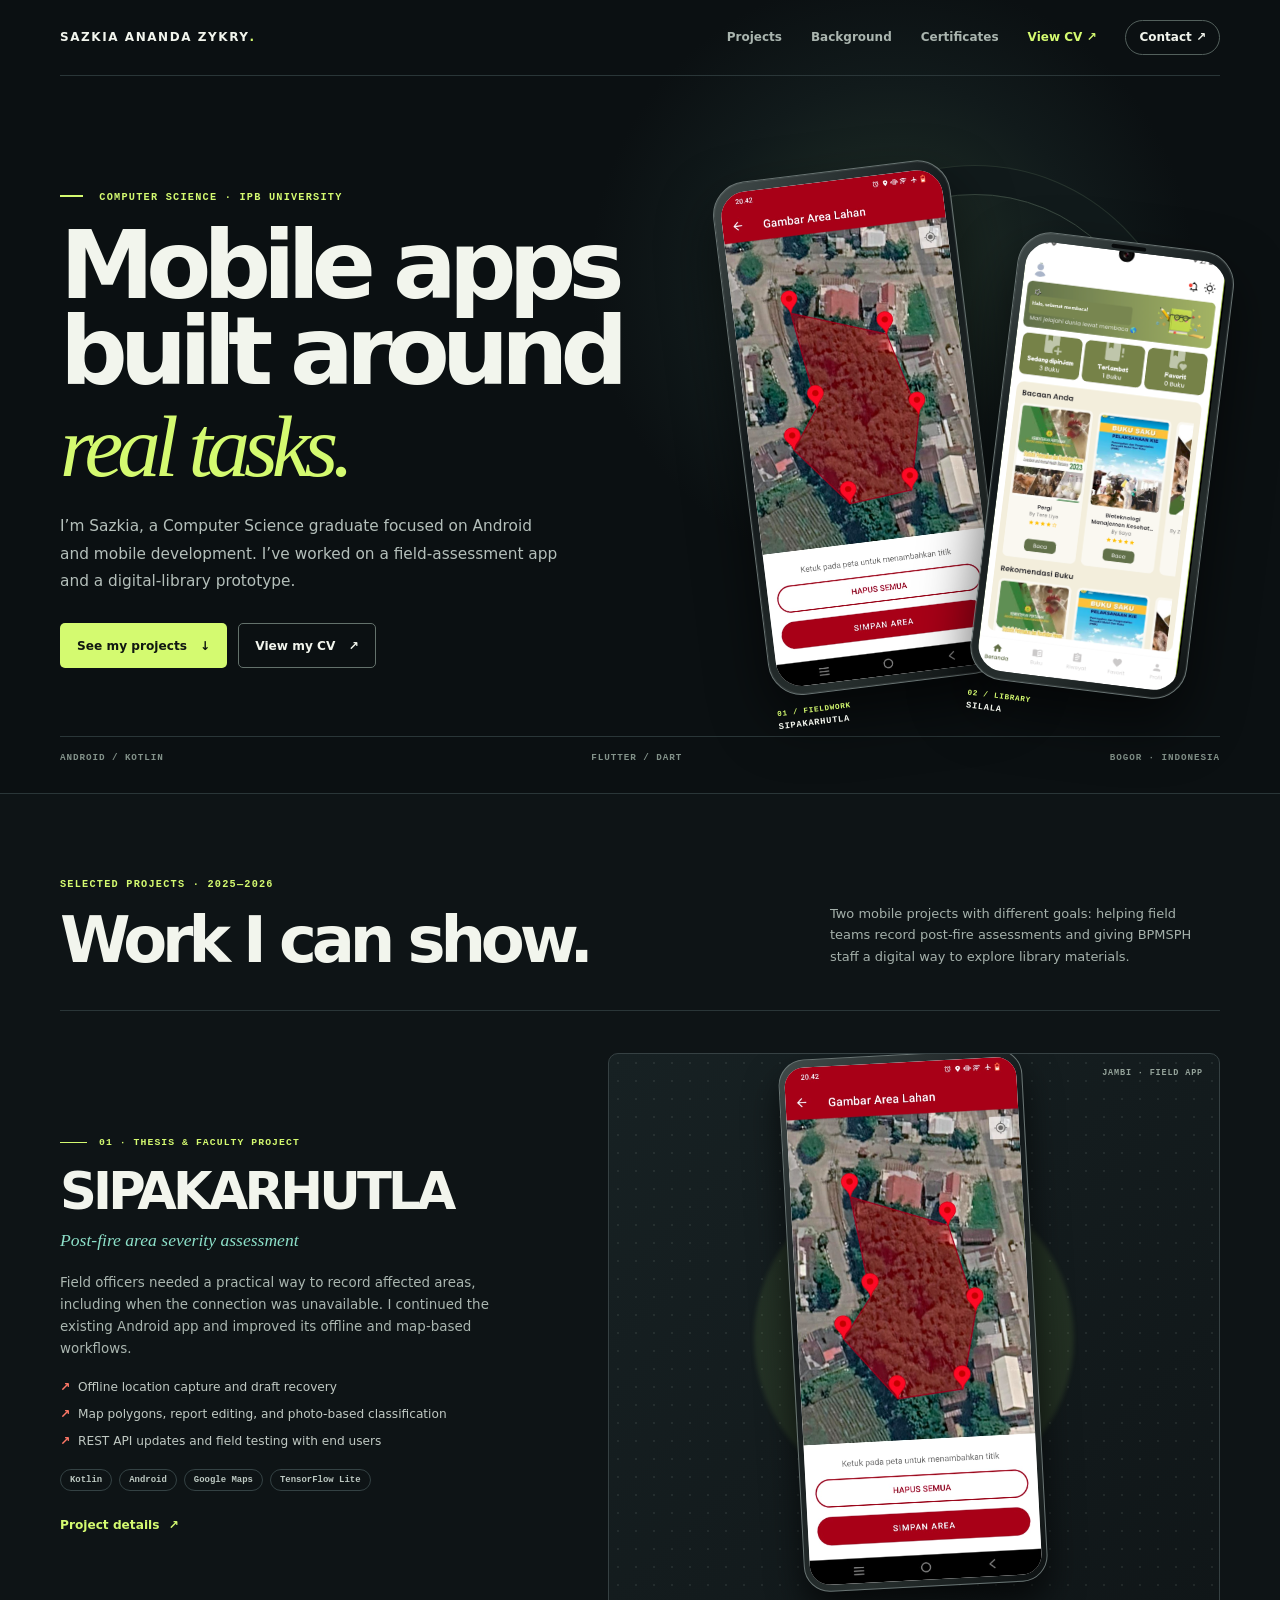
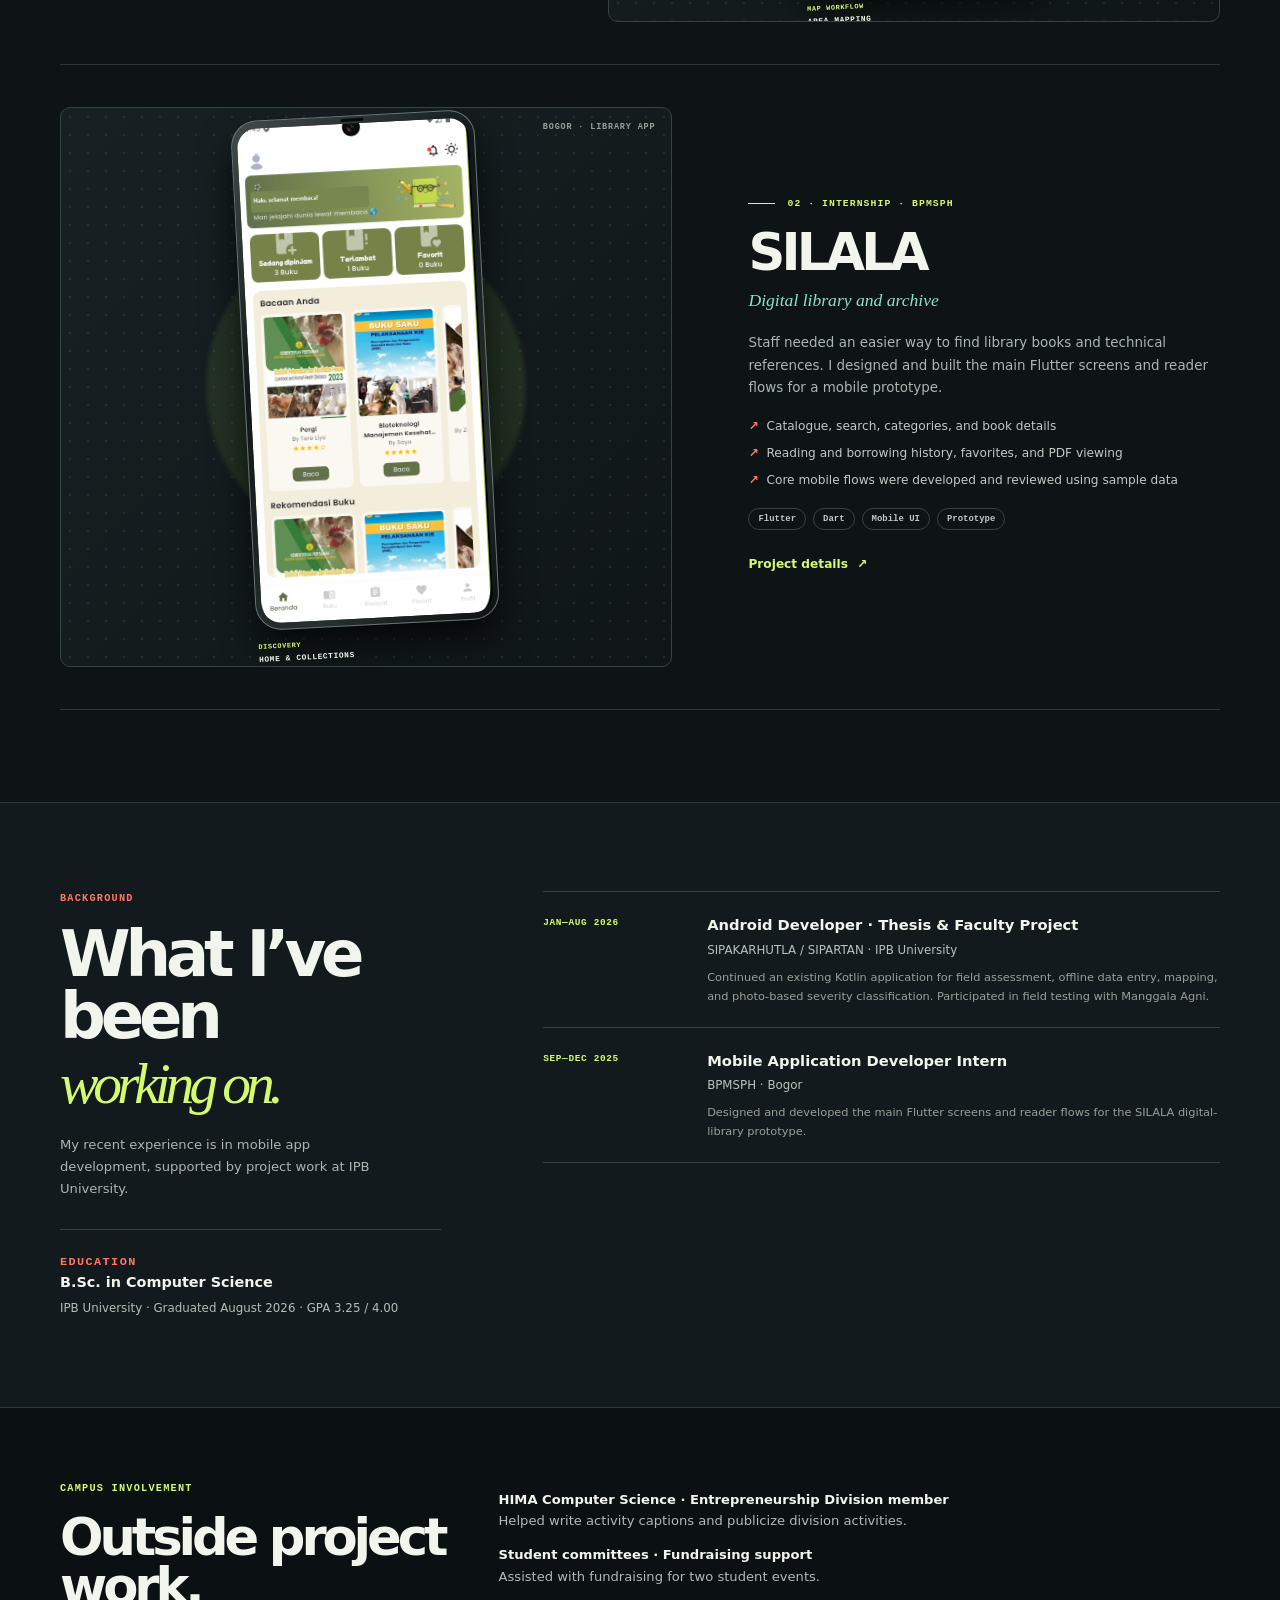
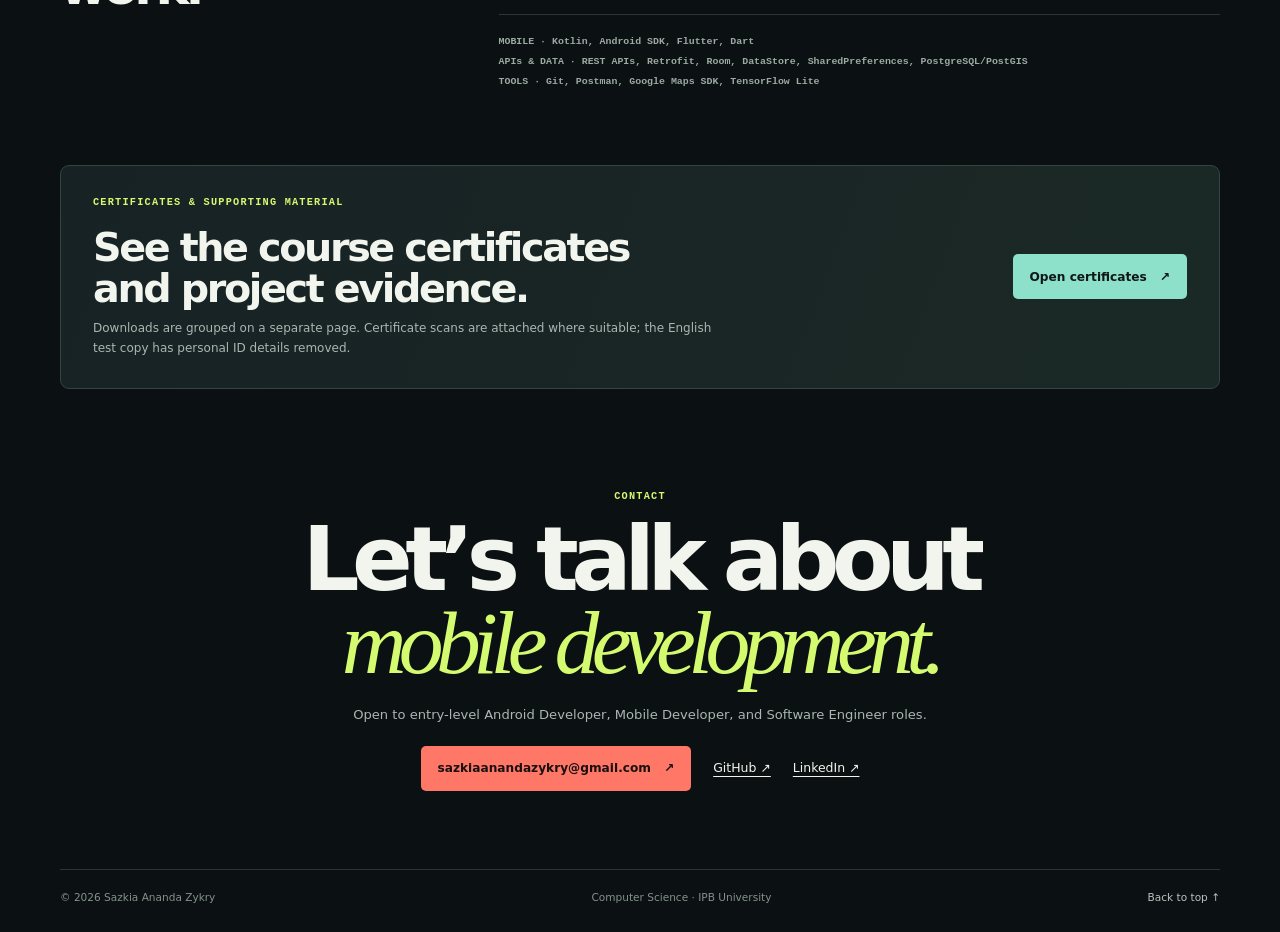
==== index.html @ 6a01da4e "Add portfolio website files" ====
<!doctype html>
<html lang="en">
<head>
  <meta charset="utf-8">
  <meta name="viewport" content="width=device-width, initial-scale=1">
  <meta name="description" content="Sazkia Ananda Zykry — Computer Science graduate and mobile app developer.">
  <meta name="theme-color" content="#0c1013">
  <title>Sazkia Ananda Zykry — Mobile Developer</title>
  <link rel="stylesheet" href="style.css">
</head>
<body>
  <a class="skip-link" href="#main">Skip to content</a>
  <header class="site-header wrap">
    <a class="wordmark" href="index.html">SAZKIA ANANDA ZYKRY<b>.</b></a>
    <nav class="site-nav" aria-label="Main navigation">
      <a href="#work">Projects</a><a href="#experience">Background</a><a href="credentials.html">Certificates</a><a class="nav-cv" href="cv.html">View CV ↗</a><a class="nav-contact" href="#contact">Contact ↗</a>
    </nav>
  </header>

  <main id="main">
    <section class="hero wrap" aria-labelledby="intro-title">
      <div class="hero-copy">
        <p class="hero-kicker"><span></span> COMPUTER SCIENCE · IPB UNIVERSITY</p>
        <h1 id="intro-title">Mobile apps built around <em>real tasks.</em></h1>
        <p>I’m Sazkia, a Computer Science graduate focused on Android and mobile development. I’ve worked on a field-assessment app and a digital-library prototype.</p>
        <div class="hero-actions">
          <a class="button button-lime" href="#work">See my projects <span aria-hidden="true">↓</span></a>
          <a class="button button-outline" href="cv.html">View my CV <span aria-hidden="true">↗</span></a>
        </div>
      </div>
      <div class="hero-visual" aria-label="Selected mobile app screenshots">
        <figure class="device-card device-primary device-raw"><div class="device-shell"><div class="device-screen"><img src="assets/projects/sipakarhutla-polygon.jpg" alt="SIPAKARHUTLA app showing a mapped land polygon"></div></div><figcaption><span>01 / FIELDWORK</span><b>SIPAKARHUTLA</b></figcaption></figure>
        <figure class="device-card device-secondary"><div class="device-shell"><div class="device-screen"><img src="assets/projects/silala-home-screen.png" alt="SILALA digital-library home screen with account details anonymized"></div></div><figcaption><span>02 / LIBRARY</span><b>SILALA</b></figcaption></figure>
      </div>
      <div class="hero-foot"><span>ANDROID / KOTLIN</span><span>FLUTTER / DART</span><span>BOGOR · INDONESIA</span></div>
    </section>

    <section id="work" class="project-section">
      <div class="wrap">
        <div class="section-top">
          <div><p class="eyebrow">SELECTED PROJECTS · 2025—2026</p><h2>Work I can show.</h2></div>
          <p>Two mobile projects with different goals: helping field teams record post-fire assessments and giving BPMSPH staff a digital way to explore library materials.</p>
        </div>

        <article class="project-block">
          <div class="project-copy">
            <p class="project-index"><span></span> 01 · THESIS &amp; FACULTY PROJECT</p>
            <h3>SIPAKARHUTLA</h3>
            <p class="project-subtitle">Post-fire area severity assessment</p>
            <p>Field officers needed a practical way to record affected areas, including when the connection was unavailable. I continued the existing Android app and improved its offline and map-based workflows.</p>
            <ul class="project-points">
              <li>Offline location capture and draft recovery</li>
              <li>Map polygons, report editing, and photo-based classification</li>
              <li>REST API updates and field testing with end users</li>
            </ul>
            <div class="tags"><span>Kotlin</span><span>Android</span><span>Google Maps</span><span>TensorFlow Lite</span></div>
            <a class="project-more" href="projects/sipakarhutla.html">Project details <span aria-hidden="true">↗</span></a>
          </div>
          <div class="project-preview red-preview single-preview">
            <figure class="device-card device-raw"><div class="device-shell"><div class="device-screen"><img src="assets/projects/sipakarhutla-polygon.jpg" alt="Mapped field area outlined as a polygon"></div></div><figcaption><span>MAP WORKFLOW</span><b>AREA MAPPING</b></figcaption></figure>
          </div>
        </article>

        <article class="project-block reverse">
          <div class="project-copy">
            <p class="project-index"><span></span> 02 · INTERNSHIP · BPMSPH</p>
            <h3>SILALA</h3>
            <p class="project-subtitle">Digital library and archive</p>
            <p>Staff needed an easier way to find library books and technical references. I designed and built the main Flutter screens and reader flows for a mobile prototype.</p>
            <ul class="project-points">
              <li>Catalogue, search, categories, and book details</li>
              <li>Reading and borrowing history, favorites, and PDF viewing</li>
              <li>Core mobile flows were developed and reviewed using sample data</li>
            </ul>
            <div class="tags"><span>Flutter</span><span>Dart</span><span>Mobile UI</span><span>Prototype</span></div>
            <a class="project-more" href="projects/silala.html">Project details <span aria-hidden="true">↗</span></a>
          </div>
          <div class="project-preview green-preview single-preview">
            <figure class="device-card"><div class="device-shell"><div class="device-screen"><img src="assets/projects/silala-home-screen.png" alt="Anonymized SILALA app home screen showing book browsing"></div></div><figcaption><span>DISCOVERY</span><b>HOME &amp; COLLECTIONS</b></figcaption></figure>
          </div>
        </article>
      </div>
    </section>

    <section id="experience" class="experience-section">
      <div class="wrap experience-layout">
        <div>
          <p class="eyebrow">BACKGROUND</p>
          <h2>What I’ve been <em>working on.</em></h2>
          <p class="experience-intro">My recent experience is in mobile app development, supported by project work at IPB University.</p>
          <div class="education-line"><p class="eyebrow">EDUCATION</p><h3>B.Sc. in Computer Science</h3><p>IPB University · Graduated August 2026 · GPA 3.25 / 4.00</p></div>
        </div>
        <div class="timeline">
          <article class="timeline-item"><div class="timeline-date">JAN—AUG 2026</div><div><h3>Android Developer · Thesis &amp; Faculty Project</h3><p>SIPAKARHUTLA / SIPARTAN · IPB University</p><p class="timeline-detail">Continued an existing Kotlin application for field assessment, offline data entry, mapping, and photo-based severity classification. Participated in field testing with Manggala Agni.</p></div></article>
          <article class="timeline-item"><div class="timeline-date">SEP—DEC 2025</div><div><h3>Mobile Application Developer Intern</h3><p>BPMSPH · Bogor</p><p class="timeline-detail">Designed and developed the main Flutter screens and reader flows for the SILALA digital-library prototype.</p></div></article>
        </div>
      </div>
    </section>

    <section class="campus-section wrap">
      <div class="campus-grid">
        <div><p class="eyebrow">CAMPUS INVOLVEMENT</p><h2>Outside project work.</h2></div>
        <div class="campus-copy">
          <p><strong>HIMA Computer Science · Entrepreneurship Division member</strong><br>Helped write activity captions and publicize division activities.</p>
          <p><strong>Student committees · Fundraising support</strong><br>Assisted with fundraising for two student events.</p>
          <div class="skills-row"><span>MOBILE · Kotlin, Android SDK, Flutter, Dart</span><br><span>APIs &amp; DATA · REST APIs, Retrofit, Room, DataStore, SharedPreferences, PostgreSQL/PostGIS</span><br><span>TOOLS · Git, Postman, Google Maps SDK, TensorFlow Lite</span></div>
        </div>
      </div>
    </section>

    <section class="wrap">
      <div class="certificate-callout">
        <div><p class="eyebrow">CERTIFICATES &amp; SUPPORTING MATERIAL</p><h2>See the course certificates and project evidence.</h2><p>Downloads are grouped on a separate page. Certificate scans are attached where suitable; the English test copy has personal ID details removed.</p></div>
        <a class="button button-olive" href="credentials.html">Open certificates <span aria-hidden="true">↗</span></a>
      </div>
    </section>

    <section id="contact" class="contact-section wrap">
      <p class="eyebrow">CONTACT</p>
      <h2>Let’s talk about <span>mobile development.</span></h2>
      <p>Open to entry-level Android Developer, Mobile Developer, and Software Engineer roles.</p>
      <div class="contact-links" aria-label="Contact links">
        <a class="button button-red" href="mailto:sazkiaanandazykry@gmail.com">sazkiaanandazykry@gmail.com <span aria-hidden="true">↗</span></a>
        <a href="https://github.com/sazkiaananda" target="_blank" rel="noopener noreferrer">GitHub ↗</a>
        <a href="https://www.linkedin.com/in/sazkiaandazykry" target="_blank" rel="noopener noreferrer">LinkedIn ↗</a>
      </div>
    </section>
  </main>
  <footer class="site-footer wrap"><span>© 2026 Sazkia Ananda Zykry</span><span>Computer Science · IPB University</span><a href="#main">Back to top ↑</a></footer>
</body>
</html>
---- style.css ----
:root {
  --bg: #0b1012;
  --panel: #121a1d;
  --panel-2: #172225;
  --ink: #f2f5ed;
  --muted: #a4b0aa;
  --line: #2a3638;
  --lime: #d4fa70;
  --coral: #ff7867;
  --mint: #8de0c9;
  --soft: #dae4d9;
  --mono: "SFMono-Regular", Consolas, "Liberation Mono", monospace;
  --serif: Georgia, "Times New Roman", serif;
}
* { box-sizing: border-box; }
html { scroll-behavior: smooth; }
body { margin: 0; background: var(--bg); color: var(--ink); font-family: Inter, ui-sans-serif, system-ui, -apple-system, "Segoe UI", sans-serif; line-height: 1.65; }
a { color: inherit; }
img { display: block; max-width: 100%; }
.wrap { width: min(1160px, calc(100% - 48px)); margin-inline: auto; }
.skip-link { position: absolute; z-index: 99; top: -70px; left: 16px; padding: 10px 14px; background: var(--lime); color: #101512; }
.skip-link:focus { top: 12px; }
.site-header { min-height: 76px; display: flex; align-items: center; justify-content: space-between; gap: 28px; border-bottom: 1px solid var(--line); }
.wordmark { font-size: .75rem; font-weight: 850; letter-spacing: .13em; text-decoration: none; white-space: nowrap; }
.wordmark b { color: var(--lime); }
.site-nav { display: flex; align-items: center; gap: clamp(13px, 2.4vw, 29px); }
.site-nav a { color: #aab5af; font-size: .75rem; font-weight: 650; text-decoration: none; white-space: nowrap; }
.site-nav a:hover { color: var(--lime); }
.site-nav .nav-cv { color: var(--lime); }
.site-nav .nav-contact { padding: 7px 13px; border: 1px solid #53605c; border-radius: 999px; color: var(--ink); }
.hero { position: relative; min-height: 680px; display: grid; grid-template-columns: 1.05fr .95fr; column-gap: 50px; align-items: center; padding-block: 73px 30px; }
.hero::before { content: ""; position: absolute; z-index: -1; width: 610px; height: 610px; top: -105px; right: 2%; border-radius: 50%; background: radial-gradient(circle, #23332a 0, #111a1b 45%, transparent 70%); }
.hero-copy { position: relative; z-index: 1; }
.hero-kicker, .eyebrow { margin: 0 0 17px; color: var(--lime); font: 700 .64rem/1.45 var(--mono); letter-spacing: .12em; }
.hero-kicker span { display: inline-block; width: 23px; height: 2px; margin: 0 9px 3px 0; background: var(--lime); }
.hero h1 { max-width: 660px; margin: 0; font-size: clamp(3.9rem, 7.4vw, 6.7rem); line-height: .91; letter-spacing: -.085em; font-weight: 770; }
.hero h1 em { display: block; margin-top: 9px; color: var(--lime); font: italic 400 .92em/1 var(--serif); letter-spacing: -.07em; }
.hero-copy > p:not(.hero-kicker) { max-width: 500px; margin: 23px 0 0; color: #b4bfba; font-size: .96rem; line-height: 1.78; }
.hero-actions { display: flex; align-items: center; gap: 11px; flex-wrap: wrap; margin-top: 28px; }
.button { min-height: 45px; display: inline-flex; align-items: center; justify-content: center; gap: 13px; padding: 10px 16px; border: 1px solid transparent; border-radius: 5px; font-size: .76rem; font-weight: 760; text-decoration: none; transition: transform .16s ease, background .16s ease, border-color .16s ease; }
.button:hover { transform: translateY(-2px); }
.button-lime { background: var(--lime); color: #101711; }.button-lime:hover { background: #e3ff9c; }
.button-outline { border-color: #63716b; color: var(--ink); }.button-outline:hover { border-color: var(--lime); color: var(--lime); }
.button-red { background: var(--coral); color: #1a1010; }.button-red:hover { background: #ff9b86; }
.button-olive { background: var(--mint); color: #0f1716; }.button-olive:hover { background: #b1f2dc; }
.hero-visual { position: relative; width: min(100%, 520px); height: 505px; justify-self: end; isolation: isolate; }
.hero-visual::before { content: ""; position: absolute; width: 360px; height: 360px; left: 18%; top: 8%; border: 1px solid #394840; border-radius: 50%; box-shadow: 0 0 0 28px #111a1b, 0 0 0 29px #26332d; }
.device-card { margin: 0; position: relative; z-index: 1; }
.hero-visual .device-card { position: absolute; width: 46%; }
.hero-visual .device-primary { left: 8%; top: 20px; transform: rotate(-7deg); }
.hero-visual .device-secondary { right: 2%; top: 91px; width: 42%; transform: rotate(7deg); }
.device-shell { width: 100%; padding: 9px 7px 8px; border: 1px solid #697473; border-radius: 34px; background: linear-gradient(135deg, #414b4a, #111719 38%, #28302f 76%, #0c1011); box-shadow: 0 26px 55px #0009, inset 0 0 0 1px #ffffff12; }
.device-shell::before { content: ""; display: block; position: absolute; z-index: 2; width: 35px; height: 4px; left: 50%; top: 4px; transform: translateX(-50%); border-radius: 9px; background: #080b0c; }
.device-screen { width: 100%; aspect-ratio: 9 / 19.2; overflow: hidden; border-radius: 26px; background: #eee; }
.device-screen img { width: 100%; height: 100%; object-fit: cover; object-position: center; }
.device-card figcaption { display: grid; gap: 1px; margin: 11px 3px 0; color: #d3ddd5; font: 600 .55rem/1.45 var(--mono); letter-spacing: .08em; }
.device-card figcaption span { color: var(--lime); font-size: .48rem; }
.device-card figcaption b { color: var(--ink); font-weight: 700; }
.hero-foot { grid-column: 1 / -1; display: flex; justify-content: space-between; gap: 15px; margin-top: 27px; padding-top: 15px; border-top: 1px solid var(--line); color: #83928a; font: 650 .58rem var(--mono); letter-spacing: .1em; }
.project-section { padding-block: 83px 92px; border-top: 1px solid var(--line); background: #0e1416; }
.section-top { display: flex; justify-content: space-between; align-items: end; gap: 40px; margin-bottom: 39px; }
.section-top h2, .campus-grid h2 { margin: 0; font-size: clamp(2.7rem, 5vw, 4.6rem); line-height: .97; letter-spacing: -.08em; }
.section-top > p { max-width: 390px; margin: 0 0 4px; color: var(--muted); font-size: .81rem; }
.project-block { display: grid; grid-template-columns: .87fr 1.13fr; align-items: center; gap: clamp(34px, 6vw, 76px); padding: 42px 0; border-top: 1px solid var(--line); }
.project-block:last-child { border-bottom: 1px solid var(--line); }
.project-block.reverse { grid-template-columns: 1.13fr .87fr; }
.project-block.reverse .project-copy { order: 2; }.project-block.reverse .project-preview { order: 1; }
.project-index { display: flex; align-items: center; gap: 12px; margin: 0 0 18px; color: var(--lime); font: 700 .61rem var(--mono); letter-spacing: .11em; }
.project-index span { width: 27px; height: 1px; background: var(--lime); }
.project-copy h3 { margin: 0; font-size: clamp(2.2rem, 4vw, 3.6rem); line-height: .98; letter-spacing: -.075em; }
.project-subtitle { margin: 9px 0 17px; color: var(--mint); font-family: var(--serif); font-size: 1.1rem; font-style: italic; }
.project-copy p:not(.project-index):not(.project-subtitle) { max-width: 500px; margin: 0; color: #aab6b0; font-size: .84rem; }
.project-points { display: grid; gap: 7px; margin: 17px 0 18px; padding: 0; list-style: none; }
.project-points li { position: relative; padding-left: 18px; color: #c0c9c3; font-size: .76rem; }
.project-points li::before { content: "↗"; position: absolute; left: 0; color: var(--coral); font-weight: 800; }
.tags { display: flex; flex-wrap: wrap; gap: 7px; margin: 18px 0 20px; }
.tags span { padding: 5px 9px; border: 1px solid #344244; border-radius: 99px; color: #bcc8c1; font: 600 .56rem var(--mono); }
.project-more { display: inline-flex; align-items: center; gap: 9px; color: var(--lime); font-size: .76rem; font-weight: 750; text-decoration: none; }
.project-more:hover { color: white; }
.project-preview { position: relative; min-height: 500px; display: flex; align-items: center; justify-content: center; overflow: hidden; isolation: isolate; border: 1px solid #364143; border-radius: 10px; background-color: #151e20; background-image: radial-gradient(#83928a25 1px, transparent 1px), linear-gradient(135deg, #172123, #101618); background-size: 18px 18px, auto; }
.project-preview::before { content: ""; position: absolute; z-index: -1; width: 320px; height: 320px; border-radius: 50%; filter: blur(2px); background: #a7d45d1c; }
.red-preview::after, .green-preview::after { position: absolute; right: 16px; top: 14px; color: #94a39a; font: 600 .53rem var(--mono); letter-spacing: .1em; }
.red-preview::after { content: "JAMBI · FIELD APP"; }.green-preview::after { content: "BOGOR · LIBRARY APP"; }
.project-preview .device-card { position: absolute; width: 33%; top: 49%; }
.project-preview .device-card:first-child { left: 15%; transform: translateY(-50%) rotate(-7deg); }
.project-preview .device-card:nth-child(2) { right: 14%; top: 54%; transform: translateY(-50%) rotate(7deg); }
.project-preview .device-shell { padding: 7px 5px 6px; border-radius: 26px; box-shadow: 0 20px 35px #000a; }
.project-preview .device-screen { border-radius: 20px; }
.project-preview .device-shell::before { width: 23px; height: 3px; top: 3px; }
.project-preview .device-card figcaption { margin: 8px 1px 0; font-size: .49rem; }
.project-preview .device-card figcaption span { font-size: .43rem; }
.experience-section { padding-block: 88px; border-top: 1px solid var(--line); border-bottom: 1px solid var(--line); background: #121a1d; }
.experience-layout { display: grid; grid-template-columns: .72fr 1.28fr; gap: clamp(38px, 8vw, 105px); }
.experience-section .eyebrow, .case-heading .eyebrow { color: var(--coral); }
.experience-section h2 { margin: 0; font-size: clamp(2.5rem, 5vw, 4.2rem); line-height: .97; letter-spacing: -.08em; }
.experience-section h2 em { display: block; margin-top: 4px; color: var(--lime); font: italic 400 .9em var(--serif); }
.experience-intro { max-width: 340px; margin: 18px 0 0; color: #aab6b0; font-size: .82rem; }
.timeline { border-top: 1px solid #344143; }
.timeline-item { display: grid; grid-template-columns: 140px 1fr; gap: 24px; padding: 21px 0; border-bottom: 1px solid #344143; }
.timeline-date { padding-top: 4px; color: var(--lime); font: 650 .59rem var(--mono); letter-spacing: .07em; }
.timeline-item h3 { margin: 0; font-size: .92rem; }.timeline-item p { margin: 3px 0 0; color: #b9c3bd; font-size: .74rem; }
.timeline-item .timeline-detail { margin-top: 8px; color: #94a29a; font-size: .71rem; }
.education-line { margin-top: 30px; padding-top: 20px; border-top: 1px solid #344143; }
.education-line h3 { margin: 0; font-size: .9rem; }.education-line p { margin: 4px 0 0; color: #b2beb7; font-size: .74rem; }
.campus-section { padding-block: 73px; }
.campus-grid { display: grid; grid-template-columns: .7fr 1.3fr; gap: 50px; align-items: start; }
.campus-grid h2 { font-size: clamp(2.3rem, 4vw, 3.3rem); }
.campus-copy { padding-top: 8px; color: #b0bbb5; font-size: .82rem; }
.campus-copy p { margin: 0 0 12px; }.campus-copy strong { color: var(--ink); }
.skills-row { margin-top: 27px; padding-top: 17px; border-top: 1px solid var(--line); color: #9caaa2; font: 600 .62rem/2 var(--mono); }
.certificate-callout { display: grid; grid-template-columns: 1fr auto; gap: 28px; align-items: center; padding: 29px 32px; border: 1px solid #354342; border-radius: 9px; background: linear-gradient(110deg, #172224, #1b2926); }
.certificate-callout h2 { max-width: 620px; margin: 0; font-size: clamp(1.7rem, 3.1vw, 2.65rem); line-height: 1.04; letter-spacing: -.06em; }
.certificate-callout > div > p:last-child { max-width: 620px; margin: 10px 0 0; color: #aab6b0; font-size: .75rem; }
.contact-section { padding-block: 100px 78px; text-align: center; }
.contact-section .eyebrow { margin-bottom: 14px; }.contact-section h2 { max-width: 850px; margin: auto; font-size: clamp(3rem, 7vw, 6rem); line-height: .93; letter-spacing: -.085em; }
.contact-section h2 span { color: var(--lime); font-family: var(--serif); font-weight: 400; font-style: italic; }
.contact-section > p:not(.eyebrow) { margin: 20px 0; color: #aab6b0; font-size: .82rem; }
.contact-links { display: flex; justify-content: center; align-items: center; flex-wrap: wrap; gap: 15px 22px; }
.contact-links > a:not(.button) { color: var(--ink); font-size: .78rem; text-decoration-thickness: 1px; text-underline-offset: 4px; }
.resume-sheet-header .resume-contact-links { display: flex; justify-content: center; flex-wrap: wrap; gap: 3px 13px; margin-top: 5px; }
.resume-sheet-header .resume-contact-links a { margin: 0; font-size: .72rem; }
.site-footer { display: flex; justify-content: space-between; gap: 18px; padding-block: 19px 26px; border-top: 1px solid var(--line); color: #84928a; font-size: .66rem; }
.site-footer a { color: #b8c4bd; text-decoration: none; }
/* Project details and certificates */
.subpage-header { padding-block: 32px 12px; }
.breadcrumbs { display: flex; flex-wrap: wrap; gap: 9px; color: #89968e; font: 600 .58rem var(--mono); letter-spacing: .05em; }
.breadcrumbs a { text-decoration: none; }.breadcrumbs a:hover { color: var(--lime); }
.case-heading { padding-block: 36px 26px; }
.case-heading .eyebrow { margin-bottom: 13px; }
.case-heading h1 { max-width: 960px; margin: 0; font-size: clamp(3.4rem, 8vw, 7.1rem); line-height: .9; letter-spacing: -.09em; }
.case-heading h1 span { color: var(--lime); }
.case-lead, .credentials-intro { max-width: 780px; margin: 19px 0 0; color: #aab6b0; font-size: .97rem; }
.case-meta { display: flex; flex-wrap: wrap; gap: 10px 26px; margin-top: 22px; color: #96a39b; font: 600 .58rem var(--mono); letter-spacing: .04em; }
.case-gallery { min-height: 510px; display: grid; grid-template-columns: repeat(2, minmax(0,1fr)); align-items: center; justify-items: center; gap: 25px; margin-block: 17px 45px; padding: 31px; overflow: hidden; border: 1px solid #334042; border-radius: 10px; background-color: #131c1e; background-image: radial-gradient(#89989022 1px, transparent 1px); background-size: 18px 18px; }
.case-gallery.single { grid-template-columns: repeat(3, minmax(0,1fr)); min-height: 540px; }
.case-gallery figure { width: min(100%, 245px); }
.case-gallery.single figure { width: min(100%, 205px); }
.case-gallery .device-shell { box-shadow: 0 20px 38px #0009; }
.case-gallery figcaption { margin-top: 12px; color: #c1ccc5; text-align: center; font-size: .7rem; }
.case-body { display: grid; grid-template-columns: .65fr 1.35fr; gap: clamp(32px, 7vw, 95px); padding-block: 12px 72px; }
.case-aside { color: #99a69e; font: 600 .6rem/1.7 var(--mono); }
.case-aside p { margin: 0 0 18px; }.case-aside strong { display: block; margin-bottom: 3px; color: var(--lime); }
.case-main { max-width: 790px; }.case-main h2 { margin: 0 0 9px; font-size: 1.3rem; letter-spacing: -.04em; }
.case-main h2:not(:first-child) { margin-top: 31px; }
.case-main p, .case-main li { color: #b0bcb5; font-size: .82rem; }
.case-main ul { padding-left: 20px; }.case-main li { padding-left: 3px; margin: 6px 0; }
.case-main a { color: var(--lime); }
.case-note { margin: 20px 0; padding: 15px 17px; border-left: 3px solid var(--mint); background: #142220; color: #b5c7bf; font-size: .75rem; }
.case-note.warning { border-color: var(--coral); background: #241a19; color: #e3b5aa; }
.case-nav { display: flex; justify-content: space-between; gap: 18px; padding-block: 20px; border-top: 1px solid var(--line); font-size: .73rem; font-weight: 700; }
.case-nav a { color: var(--lime); text-decoration: none; }
.credential-section { margin: 36px 0; }
.credential-section h2 { margin: 0 0 9px; font-size: 1.25rem; letter-spacing: -.035em; }
.credential-section > p { max-width: 750px; color: #aab6b0; font-size: .76rem; }
.credential-list { display: grid; grid-template-columns: repeat(2, 1fr); gap: 10px; margin-top: 18px; }
.credential-item { display: flex; min-height: 112px; justify-content: space-between; align-items: end; gap: 16px; padding: 16px; border: 1px solid #344143; border-radius: 6px; background: #121a1d; }
.credential-item h3 { margin: 0; font-size: .82rem; line-height: 1.35; }.credential-item p { margin: 5px 0 0; color: #98a59d; font-size: .66rem; }
.credential-item a { flex: 0 0 auto; color: var(--lime); font-size: .65rem; font-weight: 750; text-decoration: none; }.credential-item a:hover { text-decoration: underline; }
.privacy-note { margin: 19px 0; padding: 13px 16px; border: 1px solid #344143; border-radius: 5px; color: #adb9b2; background: #121a1d; font-size: .7rem; }
@media (max-width: 900px) {
  .hero { min-height: 610px; column-gap: 20px; }.hero h1 { font-size: clamp(3.5rem, 8vw, 5.4rem); }
  .hero-visual { height: 455px; }.hero-visual::before { width: 300px; height: 300px; left: 13%; top: 10%; }
  .project-block, .project-block.reverse { grid-template-columns: .9fr 1.1fr; gap: 24px; }
  .project-preview { min-height: 440px; }.project-preview .device-card { width: 38%; }
  .experience-layout { grid-template-columns: .8fr 1.2fr; gap: 35px; }
}
@media (max-width: 680px) {
  .wrap { width: min(100% - 32px, 1160px); }
  .site-header { min-height: 72px; flex-wrap: wrap; gap: 10px; padding-block: 13px; }
  .site-nav { width: 100%; justify-content: space-between; gap: 10px; overflow-x: auto; }.site-nav a { font-size: .65rem; }.site-nav .nav-contact { padding: 5px 9px; }
  .hero { min-height: auto; grid-template-columns: 1fr; row-gap: 40px; padding-block: 58px 28px; }.hero h1 { max-width: 600px; font-size: clamp(3.6rem, 15vw, 5.8rem); }
  .hero-visual { width: min(100%, 430px); height: 460px; justify-self: center; }.hero-visual .device-primary { left: 7%; width: 47%; }.hero-visual .device-secondary { right: 5%; width: 43%; top: 73px; }.hero-visual::before { width: 290px; height: 290px; left: 15%; }
  .hero-foot { flex-wrap: wrap; margin-top: 22px; font-size: .52rem; }
  .project-section { padding-block: 62px; }.section-top { display: block; margin-bottom: 25px; }.section-top > p { margin-top: 13px; }
  .project-block, .project-block.reverse { grid-template-columns: 1fr; gap: 24px; padding-block: 30px; }.project-block.reverse .project-copy, .project-block.reverse .project-preview { order: initial; }
  .project-preview { min-height: 465px; }.project-preview .device-card { width: 35%; }.project-preview .device-card:first-child { left: 15%; }.project-preview .device-card:nth-child(2) { right: 14%; }
  .experience-section { padding-block: 64px; }.experience-layout { grid-template-columns: 1fr; gap: 29px; }.timeline-item { grid-template-columns: 1fr; gap: 4px; padding-block: 17px; }
  .campus-grid { grid-template-columns: 1fr; gap: 17px; }.campus-section { padding-block: 58px; }
  .certificate-callout { grid-template-columns: 1fr; gap: 18px; padding: 23px; }.contact-section { padding-block: 72px 54px; }
  .site-footer { flex-wrap: wrap; font-size: .61rem; }
  .case-heading { padding-top: 27px; }.case-heading h1 { font-size: clamp(3.2rem, 16vw, 5.2rem); }
  .case-gallery, .case-gallery.single { grid-template-columns: repeat(2, minmax(0,1fr)); gap: 13px; min-height: unset; padding: 19px 12px; }
  .case-gallery figure, .case-gallery.single figure { width: min(100%, 205px); }
  .case-gallery.single figure:last-child { grid-column: 1 / -1; }
  .case-body { grid-template-columns: 1fr; gap: 8px; padding-bottom: 48px; }.case-aside { display: flex; flex-wrap: wrap; gap: 8px 22px; }.case-aside p { margin: 0; }
  .credential-list { grid-template-columns: 1fr; }.credential-item { min-height: 92px; }
}
@media (max-width: 390px) {
  .hero-visual { height: 410px; }.hero-visual .device-card { width: 49%; }.hero-visual .device-secondary { width: 43%; }
  .project-preview { min-height: 410px; }.project-preview .device-card { width: 39%; }.project-preview .device-card:first-child { left: 11%; }.project-preview .device-card:nth-child(2) { right: 10%; }
  .case-gallery, .case-gallery.single { grid-template-columns: 1fr; }.case-gallery.single figure:last-child { grid-column: auto; }
}
@media (prefers-reduced-motion: reduce) { html { scroll-behavior: auto; } *, *::before, *::after { transition-duration: .01ms !important; } }

/* CV preview and accurate full-screen SIPAKARHUTLA captures */
.device-raw .device-shell::before { display: none; }
.device-raw .device-screen { aspect-ratio: 717 / 1600; }
.device-raw .device-screen img { object-fit: contain; }
.hero-visual { height: 560px; }
.project-preview.single-preview { min-height: 560px; }
.project-preview.single-preview .device-card { position: relative; top: auto; right: auto; left: auto; width: min(40%, 250px); transform: rotate(-3deg); }
.project-preview.single-preview .device-card figcaption { margin-top: 12px; }
.cv-page { padding-block: 32px 76px; }
.cv-page-heading { max-width: 780px; margin: 0 0 22px; }
.cv-page-heading h1 { margin: 0; font-size: clamp(2.5rem, 5vw, 4rem); line-height: 1; letter-spacing: -.07em; }
.cv-page-heading > p:last-child { max-width: 650px; color: #aab6b0; font-size: .84rem; }
.resume-sheet { max-width: 850px; margin: 27px auto 0; padding: clamp(23px, 5vw, 54px) clamp(21px, 6vw, 67px); border-radius: 9px; background: #fff; color: #26302f; box-shadow: 0 24px 65px #0006; }
.resume-sheet-header { margin-bottom: 23px; padding-bottom: 14px; border-bottom: 1px solid #b7c4bf; text-align: center; }
.resume-sheet-header h2 { margin: 0; color: #202829; font-size: clamp(1.55rem, 4vw, 2.1rem); line-height: 1.15; letter-spacing: .015em; }
.resume-sheet-header p { margin: 4px 0 0; color: #1f6658; font-size: .8rem; font-weight: 750; letter-spacing: .05em; }
.resume-sheet-header a { display: inline-block; margin-top: 3px; color: #53615d; font-size: .8rem; text-decoration: none; }
.resume-section { margin-top: 17px; }
.resume-section h3 { margin: 0 0 8px; padding-bottom: 4px; border-bottom: 1px solid #b7c4bf; color: #1f6658; font-size: .87rem; letter-spacing: .1em; }
.resume-entry { margin: 9px 0 6px; }
.resume-entry-title { margin: 0; font-size: .86rem; line-height: 1.4; }
.resume-entry-subtitle { margin: 2px 0 5px; color: #53615d; font-size: .76rem; font-style: italic; }
.resume-entry ul { display: grid; gap: 4px; margin: 5px 0 0; padding-left: 20px; }
.resume-entry li { padding-left: 2px; color: #34413e; font-size: .78rem; line-height: 1.48; }
.resume-entry > p { margin: 2px 0; color: #53615d; font-size: .78rem; }
.resume-skills { display: grid; gap: 5px; margin: 0; padding: 0; list-style: none; }
.resume-skills li { color: #34413e; font-size: .77rem; line-height: 1.5; }
.resume-skills strong { color: #1f4b44; }
.cv-downloads { display: flex; justify-content: center; gap: 12px; flex-wrap: wrap; margin-top: 25px; }
.cv-downloads .button-outline { border-color: #697773; }
@media (max-width: 900px) { .hero-visual { height: 535px; } }
@media (max-width: 680px) {
  .hero-visual { height: 500px; }
  .project-preview.single-preview { min-height: 530px; }
  .project-preview.single-preview .device-card { width: min(56%, 245px); }
}
@media (max-width: 390px) {
  .project-preview.single-preview { min-height: 500px; }
  .project-preview.single-preview .device-card { width: 62%; }
}
@media print {
  body { background: #fff; }
  .site-header, .subpage-header, .cv-page-heading, .cv-downloads, .site-footer { display: none !important; }
  .cv-page, .wrap { width: 100%; max-width: none; margin: 0; padding: 0; }
  .resume-sheet { max-width: none; margin: 0; padding: 0; border: 0; border-radius: 0; box-shadow: none; }
}
.resume-entry-title { display: flex; justify-content: space-between; align-items: baseline; gap: 14px; }
.resume-entry-title strong { flex: 1; }
.resume-entry-title span { color: #53615d; font-size: .72rem; font-weight: 500; white-space: nowrap; }
@media (max-width: 550px) {
  .resume-entry-title { display: block; }
  .resume-entry-title span { display: block; margin-top: 2px; }
}
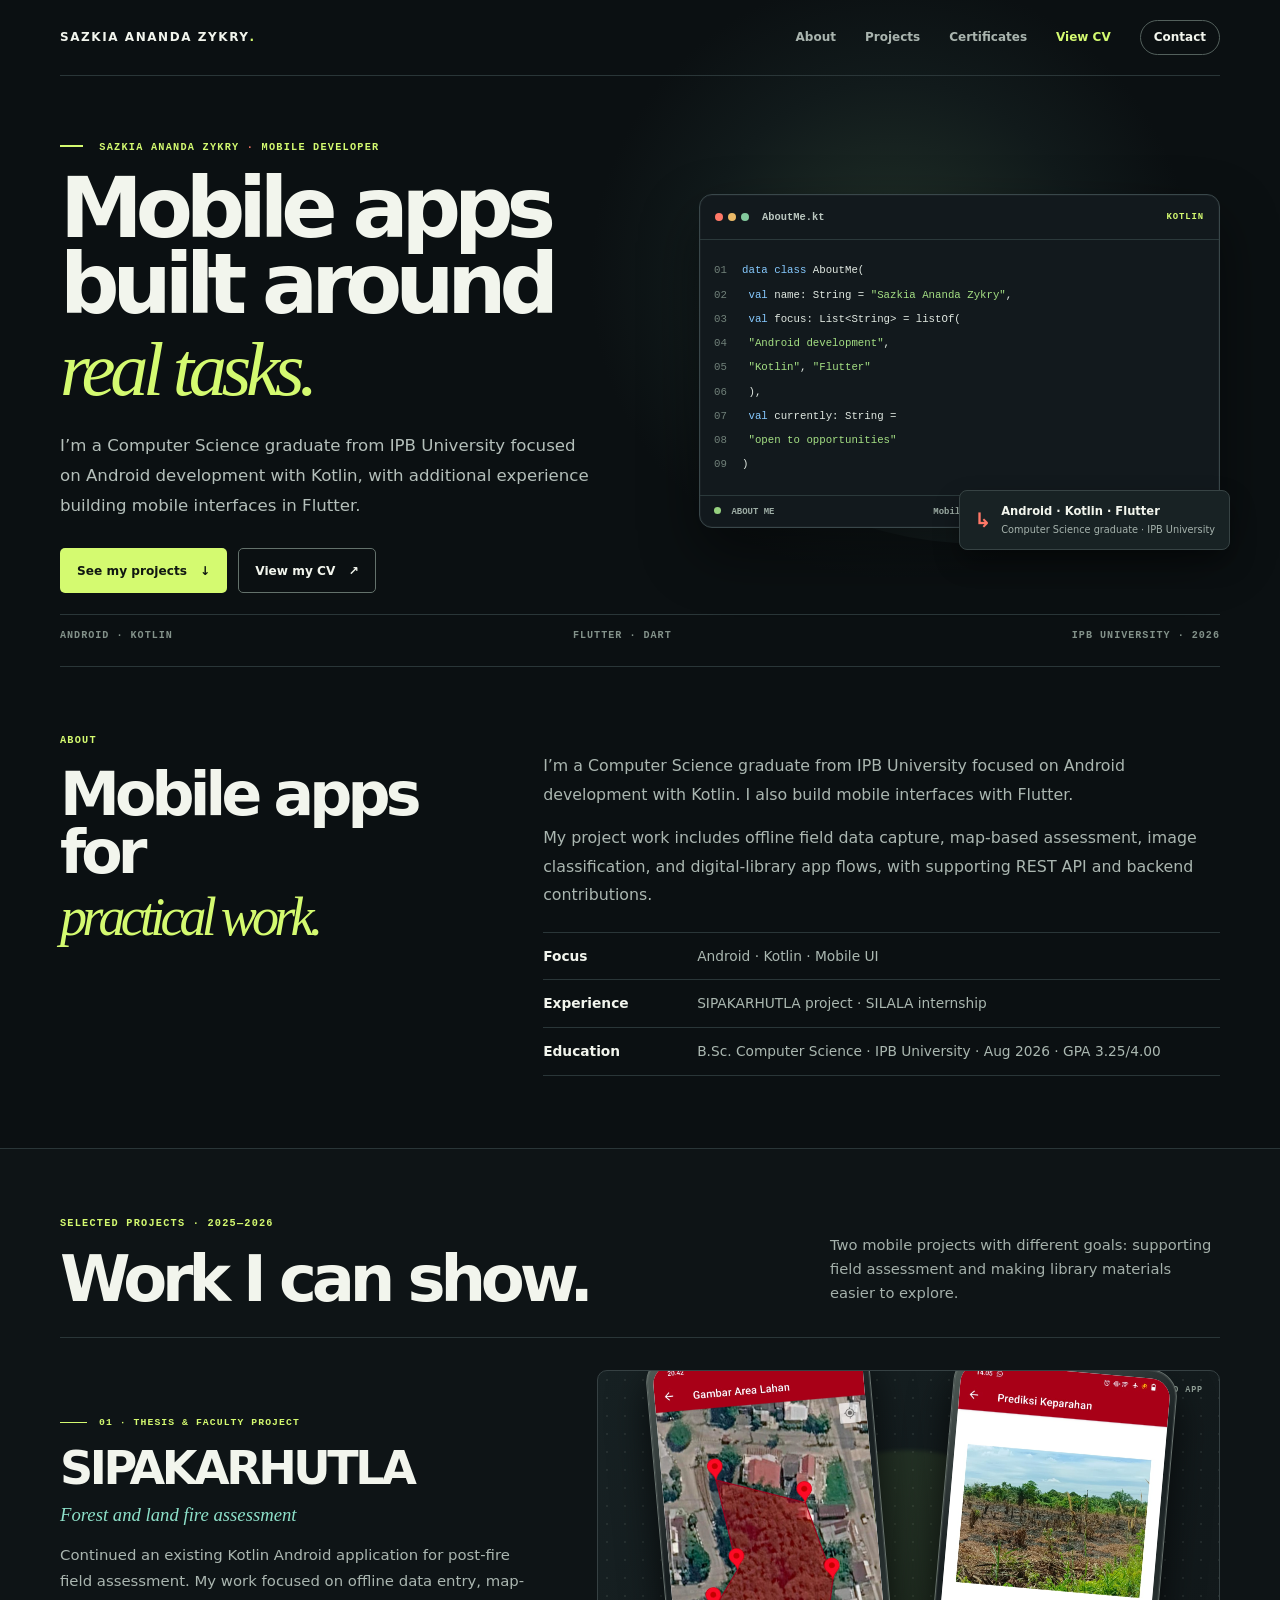
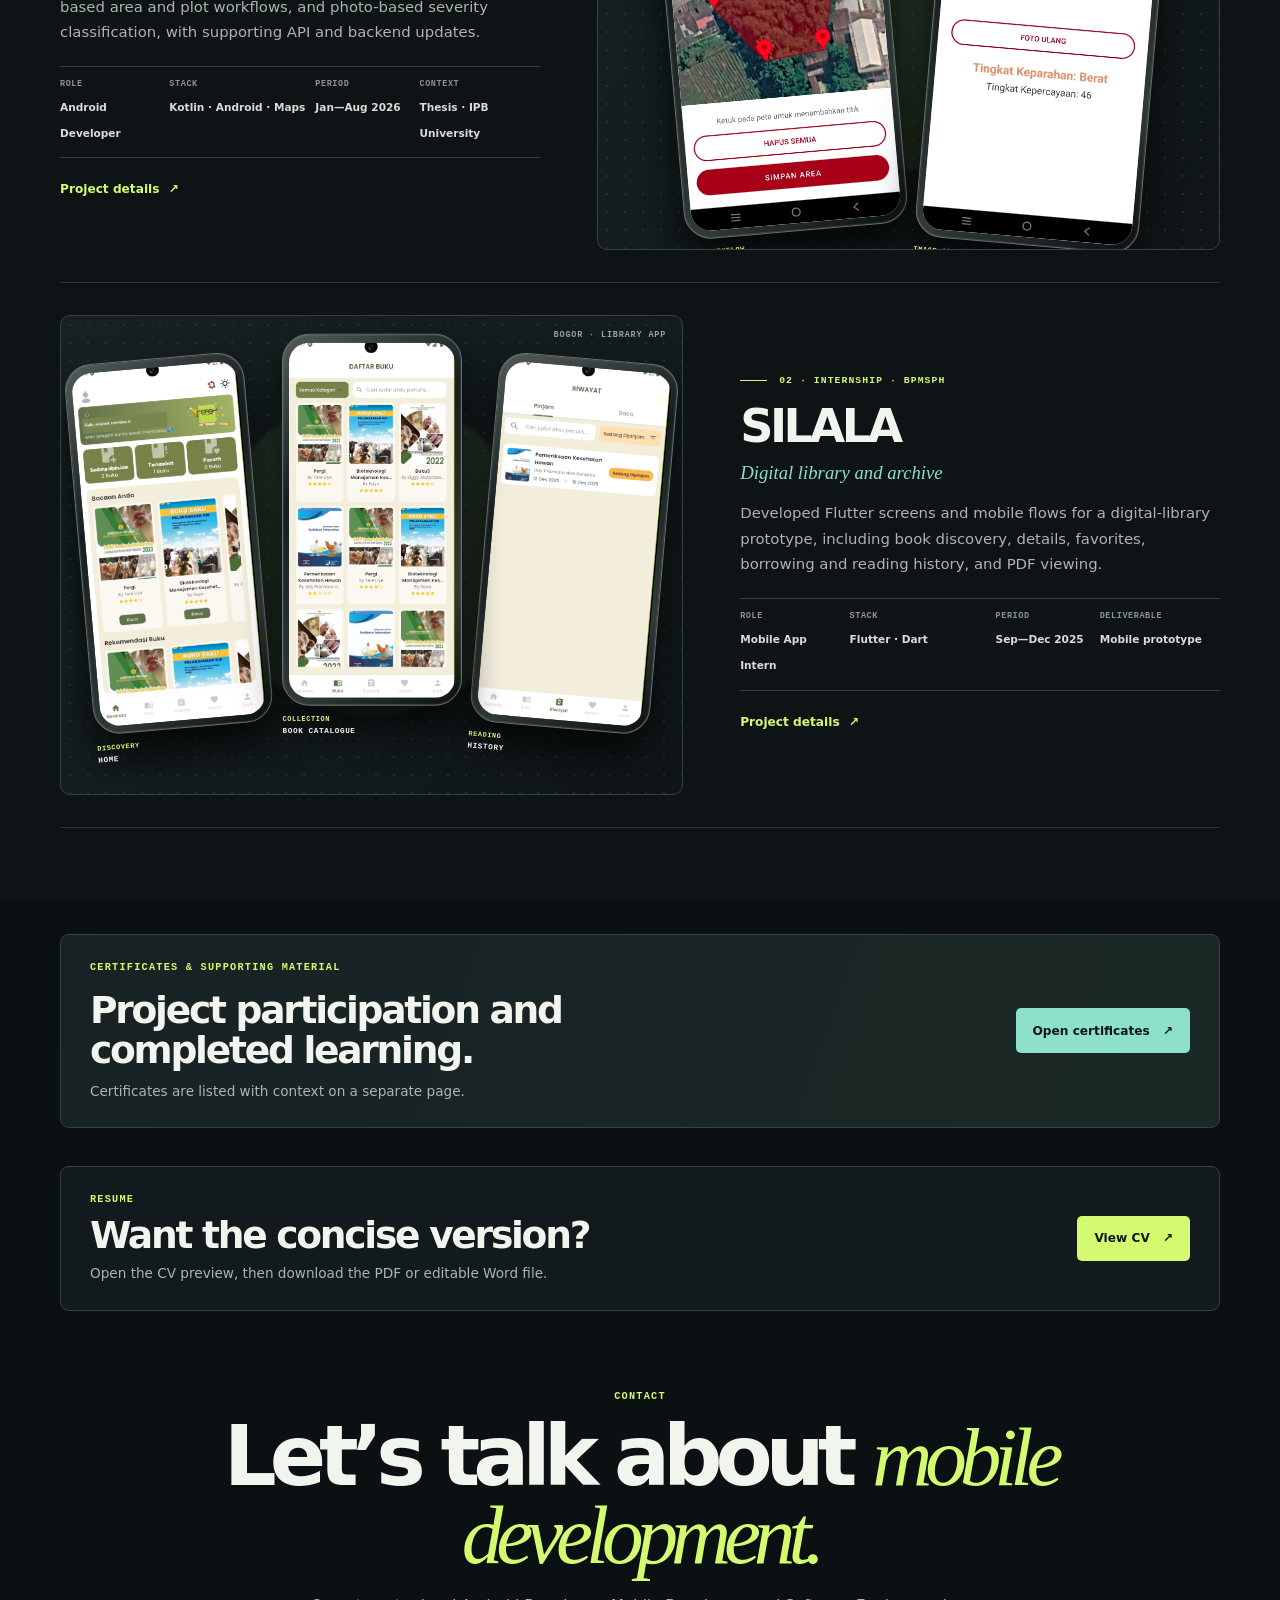
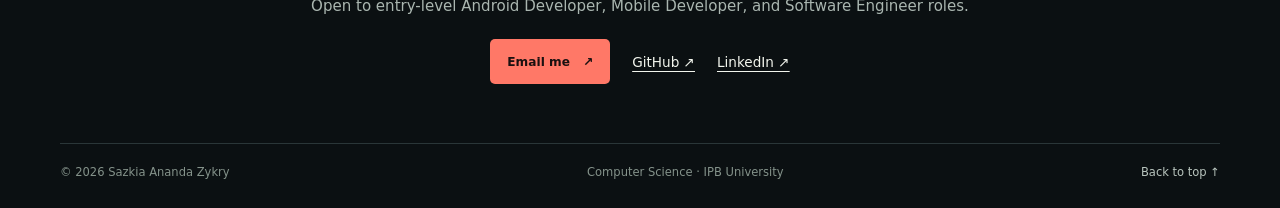
==== commit 07523d28: "update portfolio" ====
--- a/index.html
+++ b/index.html
@@ -3,8 +3,8 @@
 <head>
   <meta charset="utf-8">
   <meta name="viewport" content="width=device-width, initial-scale=1">
-  <meta name="description" content="Sazkia Ananda Zykry — Computer Science graduate and mobile app developer.">
-  <meta name="theme-color" content="#0c1013">
+  <meta name="description" content="Sazkia Ananda Zykry — Computer Science graduate and mobile developer focused on Android and Flutter.">
+  <meta name="theme-color" content="#0b1012">
   <title>Sazkia Ananda Zykry — Mobile Developer</title>
   <link rel="stylesheet" href="style.css">
 </head>
@@ -13,106 +13,112 @@
   <header class="site-header wrap">
     <a class="wordmark" href="index.html">SAZKIA ANANDA ZYKRY<b>.</b></a>
     <nav class="site-nav" aria-label="Main navigation">
-      <a href="#work">Projects</a><a href="#experience">Background</a><a href="credentials.html">Certificates</a><a class="nav-cv" href="cv.html">View CV ↗</a><a class="nav-contact" href="#contact">Contact ↗</a>
+      <a href="#about">About</a><a href="#work">Projects</a><a href="#certificates">Certificates</a><a class="nav-cv" href="#cv">View CV</a><a class="nav-contact" href="#contact">Contact</a>
     </nav>
   </header>
 
   <main id="main">
     <section class="hero wrap" aria-labelledby="intro-title">
       <div class="hero-copy">
-        <p class="hero-kicker"><span></span> COMPUTER SCIENCE · IPB UNIVERSITY</p>
+        <p class="hero-kicker"><span></span> SAZKIA ANANDA ZYKRY <b>·</b> MOBILE DEVELOPER</p>
         <h1 id="intro-title">Mobile apps built around <em>real tasks.</em></h1>
-        <p>I’m Sazkia, a Computer Science graduate focused on Android and mobile development. I’ve worked on a field-assessment app and a digital-library prototype.</p>
+        <p>I’m a Computer Science graduate from IPB University focused on Android development with Kotlin, with additional experience building mobile interfaces in Flutter.</p>
         <div class="hero-actions">
           <a class="button button-lime" href="#work">See my projects <span aria-hidden="true">↓</span></a>
           <a class="button button-outline" href="cv.html">View my CV <span aria-hidden="true">↗</span></a>
         </div>
       </div>
-      <div class="hero-visual" aria-label="Selected mobile app screenshots">
-        <figure class="device-card device-primary device-raw"><div class="device-shell"><div class="device-screen"><img src="assets/projects/sipakarhutla-polygon.jpg" alt="SIPAKARHUTLA app showing a mapped land polygon"></div></div><figcaption><span>01 / FIELDWORK</span><b>SIPAKARHUTLA</b></figcaption></figure>
-        <figure class="device-card device-secondary"><div class="device-shell"><div class="device-screen"><img src="assets/projects/silala-home-screen.png" alt="SILALA digital-library home screen with account details anonymized"></div></div><figcaption><span>02 / LIBRARY</span><b>SILALA</b></figcaption></figure>
+      <div class="code-art" role="img" aria-label="Kotlin-style profile card showing Sazkia's mobile development focus and current availability">
+        <div class="code-window">
+          <div class="code-topbar"><div class="window-dots"><i></i><i></i><i></i></div><span>AboutMe.kt</span><b>KOTLIN</b></div>
+          <div class="code-body" aria-hidden="true">
+            <div><span class="line-no">01</span><span class="code-blue">data class</span> AboutMe(</div>
+            <div><span class="line-no">02</span>  <span class="code-blue">val</span> name: String = <span class="code-green">&quot;Sazkia Ananda Zykry&quot;</span>,</div>
+            <div><span class="line-no">03</span>  <span class="code-blue">val</span> focus: List&lt;String&gt; = listOf(</div>
+            <div><span class="line-no">04</span>    <span class="code-green">&quot;Android development&quot;</span>,</div>
+            <div><span class="line-no">05</span>    <span class="code-green">&quot;Kotlin&quot;</span>, <span class="code-green">&quot;Flutter&quot;</span></div>
+            <div><span class="line-no">06</span>  ),</div>
+            <div><span class="line-no">07</span>  <span class="code-blue">val</span> currently: String =</div>
+            <div><span class="line-no">08</span>    <span class="code-green">&quot;open to opportunities&quot;</span></div>
+            <div><span class="line-no">09</span>)</div>
+          </div>
+          <div class="code-status"><span><i></i> ABOUT ME</span><span>Mobile Developer</span><span>UTF-8</span></div>
+        </div>
+        <div class="code-note"><span class="note-mark">↳</span><span><b>Android · Kotlin · Flutter</b><small>Computer Science graduate · IPB University</small></span></div>
       </div>
-      <div class="hero-foot"><span>ANDROID / KOTLIN</span><span>FLUTTER / DART</span><span>BOGOR · INDONESIA</span></div>
+      <div class="hero-foot"><span>ANDROID · KOTLIN</span><span>FLUTTER · DART</span><span>IPB UNIVERSITY · 2026</span></div>
+    </section>
+
+    <section id="about" class="about-section wrap" aria-labelledby="about-title">
+      <div class="about-heading">
+        <p class="eyebrow">ABOUT</p>
+        <h2 id="about-title">Mobile apps for <em>practical work.</em></h2>
+      </div>
+      <div class="about-copy">
+        <p>I’m a Computer Science graduate from IPB University focused on Android development with Kotlin. I also build mobile interfaces with Flutter.</p>
+        <p>My project work includes offline field data capture, map-based assessment, image classification, and digital-library app flows, with supporting REST API and backend contributions.</p>
+        <div class="about-facts" aria-label="Profile details">
+          <div class="about-fact"><strong>Focus</strong><span>Android · Kotlin · Mobile UI</span></div>
+          <div class="about-fact"><strong>Experience</strong><span>SIPAKARHUTLA project · SILALA internship</span></div>
+          <div class="about-fact"><strong>Education</strong><span>B.Sc. Computer Science · IPB University · Aug 2026 · GPA 3.25/4.00</span></div>
+        </div>
+      </div>
     </section>
 
     <section id="work" class="project-section">
       <div class="wrap">
         <div class="section-top">
           <div><p class="eyebrow">SELECTED PROJECTS · 2025—2026</p><h2>Work I can show.</h2></div>
-          <p>Two mobile projects with different goals: helping field teams record post-fire assessments and giving BPMSPH staff a digital way to explore library materials.</p>
+          <p>Two mobile projects with different goals: supporting field assessment and making library materials easier to explore.</p>
         </div>
 
         <article class="project-block">
           <div class="project-copy">
             <p class="project-index"><span></span> 01 · THESIS &amp; FACULTY PROJECT</p>
             <h3>SIPAKARHUTLA</h3>
-            <p class="project-subtitle">Post-fire area severity assessment</p>
-            <p>Field officers needed a practical way to record affected areas, including when the connection was unavailable. I continued the existing Android app and improved its offline and map-based workflows.</p>
-            <ul class="project-points">
-              <li>Offline location capture and draft recovery</li>
-              <li>Map polygons, report editing, and photo-based classification</li>
-              <li>REST API updates and field testing with end users</li>
-            </ul>
-            <div class="tags"><span>Kotlin</span><span>Android</span><span>Google Maps</span><span>TensorFlow Lite</span></div>
+            <p class="project-subtitle">Forest and land fire assessment</p>
+            <p>Continued an existing Kotlin Android application for post-fire field assessment. My work focused on offline data entry, map-based area and plot workflows, and photo-based severity classification, with supporting API and backend updates.</p>
+            <div class="project-meta" aria-label="SIPAKARHUTLA project details">
+              <div><span>ROLE</span><strong>Android Developer</strong></div><div><span>STACK</span><strong>Kotlin · Android · Maps</strong></div><div><span>PERIOD</span><strong>Jan—Aug 2026</strong></div><div><span>CONTEXT</span><strong>Thesis · IPB University</strong></div>
+            </div>
             <a class="project-more" href="projects/sipakarhutla.html">Project details <span aria-hidden="true">↗</span></a>
           </div>
-          <div class="project-preview red-preview single-preview">
-            <figure class="device-card device-raw"><div class="device-shell"><div class="device-screen"><img src="assets/projects/sipakarhutla-polygon.jpg" alt="Mapped field area outlined as a polygon"></div></div><figcaption><span>MAP WORKFLOW</span><b>AREA MAPPING</b></figcaption></figure>
+          <div class="project-preview red-preview" aria-label="SIPAKARHUTLA app screenshots">
+            <figure class="device-card device-raw"><div class="device-shell"><div class="device-screen"><img src="assets/projects/sipakarhutla-polygon.jpg" alt="Mapped land area outlined with a polygon"></div></div><figcaption><span>MAP WORKFLOW</span><b>AREA MAPPING</b></figcaption></figure>
+            <figure class="device-card device-raw"><div class="device-shell"><div class="device-screen"><img src="assets/projects/sipakarhutla-severity.jpg" alt="Photo-based severity classification screen"></div></div><figcaption><span>IMAGE CLASSIFICATION</span><b>SEVERITY ASSESSMENT</b></figcaption></figure>
           </div>
         </article>
 
-        <article class="project-block reverse">
+        <article class="project-block reverse silala-project-block">
           <div class="project-copy">
             <p class="project-index"><span></span> 02 · INTERNSHIP · BPMSPH</p>
             <h3>SILALA</h3>
             <p class="project-subtitle">Digital library and archive</p>
-            <p>Staff needed an easier way to find library books and technical references. I designed and built the main Flutter screens and reader flows for a mobile prototype.</p>
-            <ul class="project-points">
-              <li>Catalogue, search, categories, and book details</li>
-              <li>Reading and borrowing history, favorites, and PDF viewing</li>
-              <li>Core mobile flows were developed and reviewed using sample data</li>
-            </ul>
-            <div class="tags"><span>Flutter</span><span>Dart</span><span>Mobile UI</span><span>Prototype</span></div>
+            <p>Developed Flutter screens and mobile flows for a digital-library prototype, including book discovery, details, favorites, borrowing and reading history, and PDF viewing.</p>
+            <div class="project-meta" aria-label="SILALA project details">
+              <div><span>ROLE</span><strong>Mobile App Intern</strong></div><div><span>STACK</span><strong>Flutter · Dart</strong></div><div><span>PERIOD</span><strong>Sep—Dec 2025</strong></div><div><span>DELIVERABLE</span><strong>Mobile prototype</strong></div>
+            </div>
             <a class="project-more" href="projects/silala.html">Project details <span aria-hidden="true">↗</span></a>
           </div>
-          <div class="project-preview green-preview single-preview">
-            <figure class="device-card"><div class="device-shell"><div class="device-screen"><img src="assets/projects/silala-home-screen.png" alt="Anonymized SILALA app home screen showing book browsing"></div></div><figcaption><span>DISCOVERY</span><b>HOME &amp; COLLECTIONS</b></figcaption></figure>
+          <div class="project-preview green-preview silala-preview" aria-label="SILALA app screenshots">
+            <figure class="device-card"><div class="device-shell"><div class="device-screen"><img src="assets/projects/silala-home-screen.png" alt="SILALA home screen with reading activity and recommendations"></div></div><figcaption><span>DISCOVERY</span><b>HOME</b></figcaption></figure>
+            <figure class="device-card"><div class="device-shell"><div class="device-screen"><img src="assets/projects/silala-catalog-screen.png" alt="SILALA book catalogue with search and category filters"></div></div><figcaption><span>COLLECTION</span><b>BOOK CATALOGUE</b></figcaption></figure>
+            <figure class="device-card"><div class="device-shell"><div class="device-screen"><img src="assets/projects/silala-history-screen.png" alt="SILALA borrowing and reading history"></div></div><figcaption><span>READING</span><b>HISTORY</b></figcaption></figure>
           </div>
         </article>
       </div>
     </section>
 
-    <section id="experience" class="experience-section">
-      <div class="wrap experience-layout">
-        <div>
-          <p class="eyebrow">BACKGROUND</p>
-          <h2>What I’ve been <em>working on.</em></h2>
-          <p class="experience-intro">My recent experience is in mobile app development, supported by project work at IPB University.</p>
-          <div class="education-line"><p class="eyebrow">EDUCATION</p><h3>B.Sc. in Computer Science</h3><p>IPB University · Graduated August 2026 · GPA 3.25 / 4.00</p></div>
-        </div>
-        <div class="timeline">
-          <article class="timeline-item"><div class="timeline-date">JAN—AUG 2026</div><div><h3>Android Developer · Thesis &amp; Faculty Project</h3><p>SIPAKARHUTLA / SIPARTAN · IPB University</p><p class="timeline-detail">Continued an existing Kotlin application for field assessment, offline data entry, mapping, and photo-based severity classification. Participated in field testing with Manggala Agni.</p></div></article>
-          <article class="timeline-item"><div class="timeline-date">SEP—DEC 2025</div><div><h3>Mobile Application Developer Intern</h3><p>BPMSPH · Bogor</p><p class="timeline-detail">Designed and developed the main Flutter screens and reader flows for the SILALA digital-library prototype.</p></div></article>
-        </div>
+    <section id="certificates" class="certificates-section wrap" aria-labelledby="certificates-title">
+      <div class="certificate-callout">
+        <div><p class="eyebrow">CERTIFICATES &amp; SUPPORTING MATERIAL</p><h2 id="certificates-title">Project participation and completed learning.</h2><p>Certificates are listed with context on a separate page.</p></div>
+        <a class="button button-olive" href="credentials.html">Open certificates <span aria-hidden="true">↗</span></a>
       </div>
     </section>
 
-    <section class="campus-section wrap">
-      <div class="campus-grid">
-        <div><p class="eyebrow">CAMPUS INVOLVEMENT</p><h2>Outside project work.</h2></div>
-        <div class="campus-copy">
-          <p><strong>HIMA Computer Science · Entrepreneurship Division member</strong><br>Helped write activity captions and publicize division activities.</p>
-          <p><strong>Student committees · Fundraising support</strong><br>Assisted with fundraising for two student events.</p>
-          <div class="skills-row"><span>MOBILE · Kotlin, Android SDK, Flutter, Dart</span><br><span>APIs &amp; DATA · REST APIs, Retrofit, Room, DataStore, SharedPreferences, PostgreSQL/PostGIS</span><br><span>TOOLS · Git, Postman, Google Maps SDK, TensorFlow Lite</span></div>
-        </div>
-      </div>
-    </section>
-
-    <section class="wrap">
-      <div class="certificate-callout">
-        <div><p class="eyebrow">CERTIFICATES &amp; SUPPORTING MATERIAL</p><h2>See the course certificates and project evidence.</h2><p>Downloads are grouped on a separate page. Certificate scans are attached where suitable; the English test copy has personal ID details removed.</p></div>
-        <a class="button button-olive" href="credentials.html">Open certificates <span aria-hidden="true">↗</span></a>
-      </div>
+    <section id="cv" class="cv-callout wrap" aria-labelledby="cv-title">
+      <div><p class="eyebrow">RESUME</p><h2 id="cv-title">Want the concise version?</h2><p>Open the CV preview, then download the PDF or editable Word file.</p></div>
+      <a class="button button-lime" href="cv.html">View CV <span aria-hidden="true">↗</span></a>
     </section>
 
     <section id="contact" class="contact-section wrap">
@@ -120,7 +126,7 @@
       <h2>Let’s talk about <span>mobile development.</span></h2>
       <p>Open to entry-level Android Developer, Mobile Developer, and Software Engineer roles.</p>
       <div class="contact-links" aria-label="Contact links">
-        <a class="button button-red" href="mailto:sazkiaanandazykry@gmail.com">sazkiaanandazykry@gmail.com <span aria-hidden="true">↗</span></a>
+        <a class="button button-red" href="mailto:sazkiaanandazykry@gmail.com">Email me <span aria-hidden="true">↗</span></a>
         <a href="https://github.com/sazkiaananda" target="_blank" rel="noopener noreferrer">GitHub ↗</a>
         <a href="https://www.linkedin.com/in/sazkiaandazykry" target="_blank" rel="noopener noreferrer">LinkedIn ↗</a>
       </div>
--- a/style.css
+++ b/style.css
@@ -57,6 +57,11 @@
 .device-card figcaption span { color: var(--lime); font-size: .48rem; }
 .device-card figcaption b { color: var(--ink); font-weight: 700; }
 .hero-foot { grid-column: 1 / -1; display: flex; justify-content: space-between; gap: 15px; margin-top: 27px; padding-top: 15px; border-top: 1px solid var(--line); color: #83928a; font: 650 .58rem var(--mono); letter-spacing: .1em; }
+.about-section { display: grid; grid-template-columns: .72fr 1.28fr; gap: clamp(38px, 8vw, 105px); align-items: start; padding-block: 82px; border-top: 1px solid var(--line); }
+.about-section h2 { max-width: 500px; margin: 0; font-size: clamp(2.6rem, 5vw, 4.4rem); line-height: .97; letter-spacing: -.08em; }
+.about-section h2 em { display: block; margin-top: 4px; color: var(--lime); font: italic 400 .9em var(--serif); }
+.about-copy { max-width: 680px; padding-top: 29px; }
+.about-copy p { margin: 0 0 15px; color: #aab6b0; font-size: .9rem; line-height: 1.8; }
 .project-section { padding-block: 83px 92px; border-top: 1px solid var(--line); background: #0e1416; }
 .section-top { display: flex; justify-content: space-between; align-items: end; gap: 40px; margin-bottom: 39px; }
 .section-top h2, .campus-grid h2 { margin: 0; font-size: clamp(2.7rem, 5vw, 4.6rem); line-height: .97; letter-spacing: -.08em; }
@@ -169,6 +174,7 @@
   .site-header { min-height: 72px; flex-wrap: wrap; gap: 10px; padding-block: 13px; }
   .site-nav { width: 100%; justify-content: space-between; gap: 10px; overflow-x: auto; }.site-nav a { font-size: .65rem; }.site-nav .nav-contact { padding: 5px 9px; }
   .hero { min-height: auto; grid-template-columns: 1fr; row-gap: 40px; padding-block: 58px 28px; }.hero h1 { max-width: 600px; font-size: clamp(3.6rem, 15vw, 5.8rem); }
+  .about-section { grid-template-columns: 1fr; gap: 15px; padding-block: 61px; }.about-copy { padding-top: 0; }
   .hero-visual { width: min(100%, 430px); height: 460px; justify-self: center; }.hero-visual .device-primary { left: 7%; width: 47%; }.hero-visual .device-secondary { right: 5%; width: 43%; top: 73px; }.hero-visual::before { width: 290px; height: 290px; left: 15%; }
   .hero-foot { flex-wrap: wrap; margin-top: 22px; font-size: .52rem; }
   .project-section { padding-block: 62px; }.section-top { display: block; margin-bottom: 25px; }.section-top > p { margin-top: 13px; }
@@ -245,3 +251,143 @@
   .resume-entry-title { display: block; }
   .resume-entry-title span { display: block; margin-top: 2px; }
 }
+
+/* Targeted portfolio refinements: retain the original dark visual identity. */
+.hero { min-height: 590px; padding-block: 61px 22px; column-gap: 38px; }
+.hero-visual { display: none; }
+.hero h1 { font-size: clamp(3.65rem, 6.5vw, 5.9rem); }
+.hero-copy > p:not(.hero-kicker) { max-width: 530px; font-size: 1.04rem; }
+.hero-foot { margin-top: 16px; font-size: .63rem; }
+.code-art { position: relative; width: min(100%, 535px); justify-self: end; padding: 12px 0 22px 12px; isolation: isolate; }
+.code-art::before { content: ""; position: absolute; z-index: -1; inset: 35px -17px 6px 40px; border-radius: 50%; background: radial-gradient(circle, #24332d 0, #151f20 54%, transparent 74%); }
+.code-window { overflow: hidden; border: 1px solid #39474a; border-radius: 13px; background: #12191d; box-shadow: 0 25px 58px #0007, inset 0 0 0 1px #ffffff08; }
+.code-topbar { min-height: 45px; display: flex; align-items: center; gap: 13px; padding: 0 15px; border-bottom: 1px solid #2b393b; color: #bbc7c0; font: 600 .65rem var(--mono); }
+.window-dots { display: flex; gap: 5px; }.window-dots i { width: 8px; height: 8px; border-radius: 50%; background: #ff7867; }.window-dots i:nth-child(2) { background: #eab967; }.window-dots i:nth-child(3) { background: #83c99d; }
+.code-topbar > b { margin-left: auto; color: var(--lime); font-size: .56rem; letter-spacing: .1em; }
+.code-body { display: grid; gap: 6px; overflow: hidden; padding: 21px 14px 22px; color: #e2eae3; font: 500 clamp(.49rem, .85vw, .67rem)/1.7 var(--mono); white-space: nowrap; }
+.line-no { display: inline-block; width: 28px; color: #708079; user-select: none; }
+.code-purple { color: #c79df4; }.code-blue { color: #86caff; }.code-orange { color: #f6bb80; }.code-green { color: #a5e084; }
+.code-gap { height: 3px; }
+.code-status { min-height: 32px; display: flex; align-items: center; justify-content: space-between; gap: 8px; padding: 0 14px; border-top: 1px solid #2b393b; color: #9dada5; font: 550 .56rem var(--mono); }
+.code-status i { display: inline-block; width: 7px; height: 7px; margin-right: 5px; border-radius: 50%; background: #96d17f; }
+.code-note { position: absolute; right: -10px; bottom: 0; display: flex; align-items: center; gap: 10px; padding: 11px 14px; border: 1px solid #374344; border-radius: 8px; background: #182224; box-shadow: 0 12px 26px #0005; }
+.note-mark { color: var(--coral); font-size: 1.25rem; font-weight: 800; }.code-note b, .code-note small { display: block; }.code-note b { font-size: .72rem; }.code-note small { margin-top: 1px; color: #a5b2ac; font-size: .61rem; }
+.hero-kicker b { color: var(--coral); }
+.about-section { padding-block: 66px 72px; }
+.about-section h2 { font-size: clamp(2.7rem, 4.7vw, 4.15rem); }
+.about-copy { padding-top: 19px; }
+.about-copy p { font-size: .99rem; }
+.about-facts { margin-top: 22px; border-top: 1px solid var(--line); }
+.about-fact { display: grid; grid-template-columns: 137px 1fr; gap: 17px; padding: 12px 0; border-bottom: 1px solid var(--line); }
+.about-fact strong { color: var(--ink); font-size: .86rem; }.about-fact span { color: #abb8b1; font-size: .86rem; }
+.project-section { padding-block: 67px 74px; }
+.section-top { margin-bottom: 27px; }
+.section-top > p { font-size: .92rem; }
+.project-block, .project-block.reverse { gap: clamp(28px, 4.5vw, 57px); padding: 32px 0; }
+.project-copy h3 { font-size: clamp(2.35rem, 3.6vw, 3.35rem); }
+.project-copy p:not(.project-index):not(.project-subtitle) { font-size: .93rem; line-height: 1.72; }
+.project-subtitle { margin-bottom: 12px; font-size: 1.17rem; }
+.project-meta { display: grid; grid-template-columns: .95fr 1.3fr .9fr 1.15fr; gap: 10px; margin: 20px 0 17px; padding: 12px 0; border-block: 1px solid #344143; }
+.project-meta span { display: block; margin-bottom: 4px; color: #87968e; font: 650 .53rem var(--mono); letter-spacing: .07em; }
+.project-meta strong { color: #d5ded7; font-size: .66rem; font-weight: 650; line-height: 1.45; }
+.project-preview { min-height: 480px; }
+.project-preview .device-card { width: 36%; top: 49%; }
+.project-preview .device-card:first-child { left: 11%; transform: translateY(-50%) rotate(-5deg); }
+.project-preview .device-card:nth-child(2) { right: 10%; top: 52%; transform: translateY(-50%) rotate(5deg); }
+.project-preview .device-shell { padding: 8px 6px 7px; border-color: #66706c; border-radius: 27px; background: linear-gradient(145deg, #515c58, #161d1f 35%, #303a38 76%, #0b1012); box-shadow: 0 22px 39px #000b, inset 0 0 0 1px #ffffff16; }
+.project-preview .device-screen { border-radius: 20px; }
+.project-preview .device-shell::before { width: 23px; height: 3px; top: 4px; }
+.project-preview .device-card figcaption { margin-top: 9px; font-size: .48rem; }
+.project-preview .device-card figcaption span { font-size: .43rem; }
+.silala-preview .device-card { width: 29%; top: 50%; }
+.silala-preview .device-card:first-child { left: 3%; top: 51%; transform: translateY(-50%) rotate(-5deg); z-index: 1; }
+.silala-preview .device-card:nth-child(2) { left: 35.5%; right: auto; top: 46%; transform: translateY(-50%); z-index: 3; }
+.silala-preview .device-card:nth-child(3) { right: 3%; top: 51%; transform: translateY(-50%) rotate(5deg); z-index: 2; }
+.silala-preview .device-shell::before { display: none; }
+.project-preview .device-screen img { object-fit: cover; }
+.device-raw .device-screen { aspect-ratio: 717 / 1600; }
+.device-raw .device-screen img { object-fit: contain; }
+.certificates-section { padding-block: 32px 10px; }
+.certificates-section .certificate-callout { background: linear-gradient(110deg, #172224, #1b2926); }
+.certificate-callout { grid-template-columns: 1fr auto; gap: 26px; padding: 25px 29px; }
+.certificate-callout h2 { font-size: clamp(1.55rem, 3vw, 2.35rem); }
+.certificate-callout > div > p:last-child { font-size: .85rem; }
+.cv-callout { display: flex; justify-content: space-between; align-items: center; gap: 28px; margin-top: 28px; padding: 25px 29px; border: 1px solid #354342; border-radius: 9px; background: #121a1d; }
+.cv-callout .eyebrow { margin-bottom: 8px; }.cv-callout h2 { margin: 0; font-size: clamp(1.55rem, 3vw, 2.35rem); line-height: 1.08; letter-spacing: -.06em; }.cv-callout p:last-child { margin: 7px 0 0; color: #aab6b0; font-size: .85rem; }
+.contact-section { padding-block: 78px 59px; }
+.contact-section h2 { font-size: clamp(3rem, 6.5vw, 5.4rem); }
+.contact-section > p:not(.eyebrow) { font-size: .94rem; }
+.contact-links > a:not(.button) { font-size: .85rem; }
+.site-footer { font-size: .72rem; }
+.case-heading { padding-block: 28px 20px; }
+.case-heading h1 { font-size: clamp(3.5rem, 7vw, 6.4rem); }
+.case-lead { font-size: 1.04rem; }
+.case-meta { display: grid; grid-template-columns: .95fr 1.5fr .9fr 1.2fr; gap: 16px; margin-top: 21px; padding: 14px 0; border-block: 1px solid var(--line); color: #96a39b; font: 600 .58rem var(--mono); letter-spacing: .04em; }
+.case-meta > div { min-width: 0; }
+.case-meta span { display: block; margin-bottom: 4px; color: #87968e; font: 650 .55rem var(--mono); letter-spacing: .07em; }
+.case-meta strong { color: #d5ded7; font-size: .68rem; font-weight: 650; line-height: 1.45; letter-spacing: 0; }
+.case-gallery { min-height: unset; grid-template-columns: repeat(2, minmax(0,1fr)); align-items: start; gap: 20px; margin-block: 18px 30px; padding: 25px; }
+.case-gallery.single { min-height: unset; grid-template-columns: repeat(2, minmax(0,1fr)); }
+.case-gallery figure, .case-gallery.single figure { width: min(100%, 220px); }
+.case-gallery .device-screen { background: #f4f1e7; }
+.case-gallery .device-shell { padding: 8px 6px 7px; border-radius: 28px; }
+.case-gallery .device-shell::before { display: none; }
+.case-gallery figcaption { margin-top: 10px; font-size: .77rem; }
+.case-body { display: block; max-width: 850px; margin-inline: auto; padding-block: 4px 47px; }
+.case-aside { display: none; }
+.case-main h2 { font-size: 1.42rem; }
+.case-main p, .case-main li { font-size: .94rem; line-height: 1.72; }
+.case-note { font-size: .83rem; }
+.case-nav { font-size: .82rem; }
+@media (max-width: 900px) {
+  .hero { min-height: 0; padding-block: 55px 20px; }
+  .hero-visual { display: none; }
+  .code-art { max-width: 470px; }
+  .hero h1 { font-size: clamp(3.35rem, 7vw, 5.3rem); }
+  .project-meta { grid-template-columns: 1fr 1.35fr; }
+  .case-meta { grid-template-columns: 1fr 1.4fr; }
+}
+@media (max-width: 680px) {
+  .hero { grid-template-columns: 1fr; row-gap: 31px; padding-block: 48px 18px; }
+  .hero h1 { font-size: clamp(3.4rem, 13.8vw, 5.2rem); }
+  .code-art { width: min(100%, 510px); justify-self: center; padding: 7px 3px 20px; }
+  .code-body { font-size: .48rem; padding: 16px 9px; }
+  .line-no { width: 22px; }
+  .code-note { right: 0; }
+  .hero-foot { margin-top: 14px; font-size: .53rem; }
+  .about-section { grid-template-columns: 1fr; gap: 13px; padding-block: 55px; }
+  .about-copy { padding-top: 0; }
+  .about-fact { grid-template-columns: 105px 1fr; gap: 10px; }
+  .about-fact strong, .about-fact span { font-size: .8rem; }
+  .project-section { padding-block: 53px 57px; }
+  .section-top { display: block; margin-bottom: 22px; }
+  .section-top > p { margin-top: 11px; }
+  .project-block, .project-block.reverse { grid-template-columns: 1fr; gap: 18px; padding-block: 25px; }
+  .project-block.reverse .project-copy, .project-block.reverse .project-preview { order: initial; }
+  .project-copy h3 { font-size: clamp(2.55rem, 11vw, 3.2rem); }
+  .project-copy p:not(.project-index):not(.project-subtitle) { font-size: .88rem; }
+  .project-preview { min-height: 430px; }
+  .project-preview .device-card { width: 35%; }
+  .silala-preview .device-card { width: 29%; }
+  .silala-preview .device-card:first-child { left: 2%; }.silala-preview .device-card:nth-child(2) { left: 35.5%; }.silala-preview .device-card:nth-child(3) { right: 2%; }
+  .certificate-callout { grid-template-columns: 1fr; gap: 17px; padding: 22px; }
+  .cv-callout { align-items: flex-start; flex-direction: column; padding: 22px; }
+  .contact-section { padding-block: 62px 49px; }
+  .site-footer { flex-wrap: wrap; }
+  .case-heading { padding-top: 22px; }.case-heading h1 { font-size: clamp(3.2rem, 14vw, 4.8rem); }
+  .case-gallery, .case-gallery.single { grid-template-columns: repeat(2, minmax(0,1fr)); gap: 12px; margin-block: 15px 25px; padding: 13px; }
+  .case-gallery figure, .case-gallery.single figure { width: min(100%, 200px); }
+  .case-meta { grid-template-columns: 1fr 1fr; gap: 13px; }
+  .case-body { padding-bottom: 38px; }
+  .case-main p, .case-main li { font-size: .88rem; }
+  .credential-list { grid-template-columns: 1fr; }
+}
+@media (max-width: 390px) {
+  .site-nav { gap: 8px; }.site-nav a { font-size: .62rem; }
+  .project-preview { min-height: 390px; }
+  .project-preview .device-card { width: 38%; }
+  .silala-preview .device-card { width: 29%; }
+  .case-gallery, .case-gallery.single { grid-template-columns: 1fr; }
+  .case-gallery figure, .case-gallery.single figure { width: min(100%, 220px); }
+  .case-meta { grid-template-columns: 1fr 1fr; }
+}
